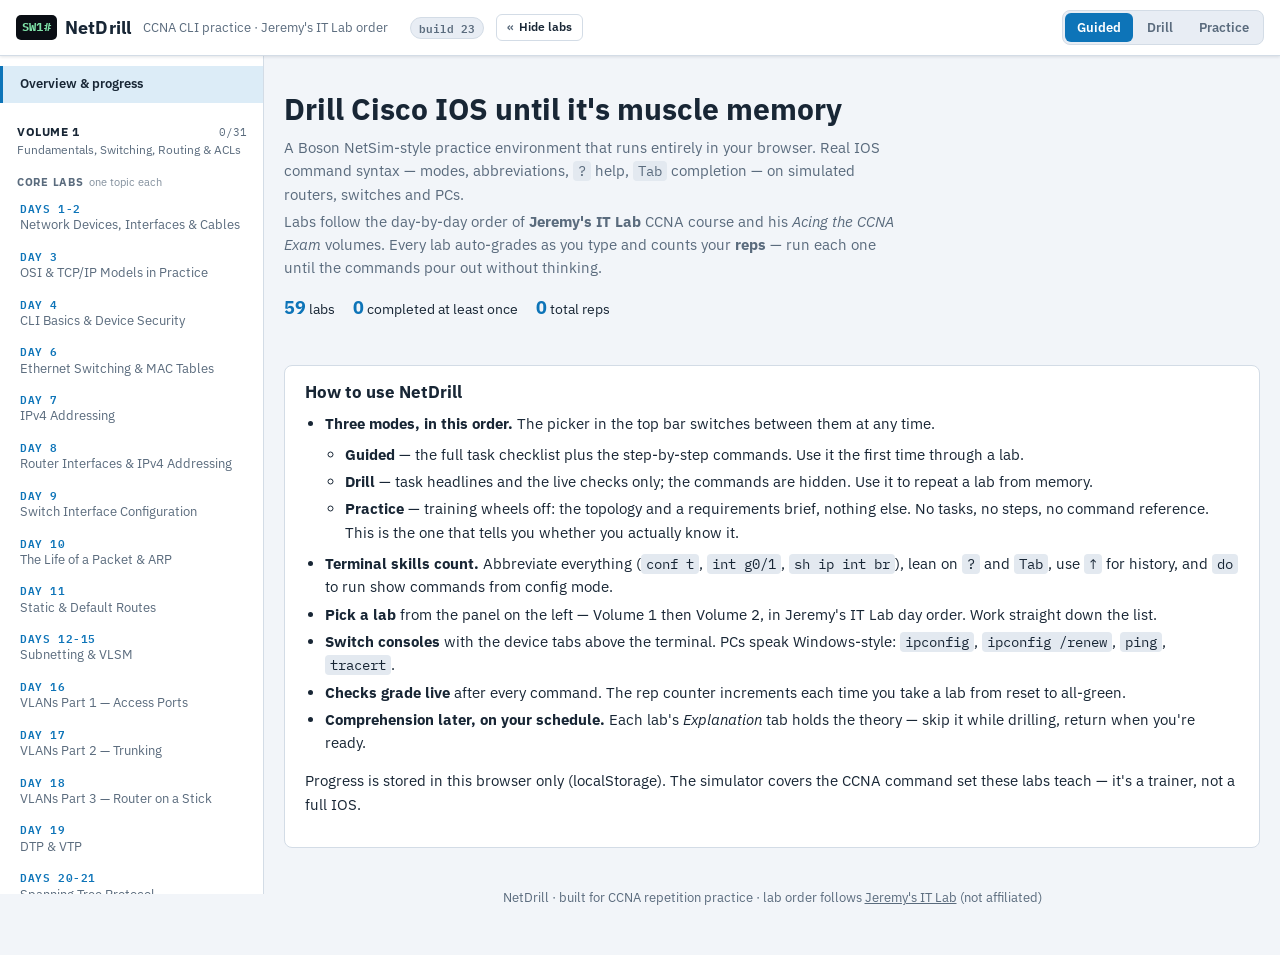
==== index.html @ eb07669c "Stop claiming a domain server answered a static host-table hit Resolving a name from the local ip ho" ====
<!DOCTYPE html>
<html lang="en">
<head>
  <meta charset="utf-8">
  <meta name="viewport" content="width=device-width, initial-scale=1, viewport-fit=cover">
  <title>NetDrill CCNA Labs</title>
  <meta name="description" content="Browser-based Cisco IOS CLI simulator with CCNA labs in Jeremy's IT Lab order — built for repetition practice.">
  <link rel="icon" href="data:image/svg+xml,<svg xmlns=%22http://www.w3.org/2000/svg%22 viewBox=%220 0 100 100%22><text y=%22.9em%22 font-size=%2290%22>🖧</text></svg>">
  <link rel="preconnect" href="https://fonts.googleapis.com">
  <link rel="preconnect" href="https://fonts.gstatic.com" crossorigin>
  <link rel="stylesheet" href="https://fonts.googleapis.com/css2?family=IBM+Plex+Mono:wght@400;600&family=IBM+Plex+Sans:wght@400;600;700&display=swap">
  <link rel="stylesheet" href="css/style.css?v=23">
</head>
<body>
  <header class="topbar">
    <span class="brand" onclick="location.hash=''"><span class="logo">SW1#</span>NetDrill</span>
    <span class="sub">CCNA CLI practice · Jeremy's IT Lab order</span><span class="build" title="If this number does not match the one in the release notes, your browser is serving a cached copy — hard-refresh with Ctrl+Shift+R.">build 23</span>
    <span class="spacer"></span>
    <span id="topbar-actions" style="display:flex;gap:8px;"></span>
  </header>
  <main id="app"></main>
  <script src="js/core.js?v=23"></script>
  <script src="js/sim.js?v=23"></script>
  <script src="js/show.js?v=23"></script>
  <script src="js/cmds.js?v=23"></script>
  <script src="js/cmds2.js?v=23"></script>
<script src="js/cmds3.js?v=23"></script>
  <script src="js/labs1.js?v=23"></script>
  <script src="js/labs2.js?v=23"></script>
  <script src="js/labs3.js?v=23"></script>
<script src="js/labs4.js?v=23"></script>
<script src="js/labs5.js?v=23"></script>
<script src="js/labs6.js?v=23"></script>
<script src="js/labs7.js?v=23"></script>
<script src="js/exams.js?v=23"></script>
<script src="js/app.js?v=23"></script>
</body>
</html>
---- css/style.css ----
/* NetDrill — CCNA CLI practice. Token-driven, light + dark. */
:root {
  --bg: #f2f5f9;
  --panel: #ffffff;
  --panel-2: #e8edf4;
  --border: #d3dce6;
  --text: #182635;
  --text-dim: #5a6b7d;
  --accent: #0d74b8;        /* Cisco-ish blue */
  --accent-soft: #dcecf7;
  --good: #1a7f37;
  --good-soft: #d8f0dd;
  --bad: #c93c37;
  --bad-soft: #f7dedd;
  --warn: #9a6700;
  --term-bg: #0a0e14;       /* terminal is always dark — it's a terminal */
  --term-text: #d5dde5;
  --term-prompt: #7ec8ff;
  --term-err: #ff8f87;
  --term-ok: #7ee2a8;
  --chip: #e3e9f0;
  --shadow: 0 1px 3px rgba(20, 35, 50, .12);
  --radius: 8px;
  --mono: "IBM Plex Mono", ui-monospace, SFMono-Regular, Menlo, Consolas, monospace;
  --sans: "IBM Plex Sans", -apple-system, "Segoe UI", Roboto, sans-serif;
}
@media (prefers-color-scheme: dark) {
  :root:not([data-theme="light"]) {
    --bg: #0e1420;
    --panel: #161e2e;
    --panel-2: #1d2739;
    --border: #2a3750;
    --text: #dfe7f2;
    --text-dim: #8b9bb0;
    --accent: #4da6ff;
    --accent-soft: #17304a;
    --good: #3fb950;
    --good-soft: #14301c;
    --bad: #f85149;
    --bad-soft: #3a1a1a;
    --warn: #e3b341;
    --chip: #223048;
    --shadow: 0 1px 3px rgba(0, 0, 0, .4);
  }
}
:root[data-theme="dark"] {
  --bg: #0e1420;
  --panel: #161e2e;
  --panel-2: #1d2739;
  --border: #2a3750;
  --text: #dfe7f2;
  --text-dim: #8b9bb0;
  --accent: #4da6ff;
  --accent-soft: #17304a;
  --good: #3fb950;
  --good-soft: #14301c;
  --bad: #f85149;
  --bad-soft: #3a1a1a;
  --warn: #e3b341;
  --chip: #223048;
  --shadow: 0 1px 3px rgba(0, 0, 0, .4);
}

* { box-sizing: border-box; }
html, body { height: 100%; }
body {
  margin: 0;
  background: var(--bg);
  color: var(--text);
  font-family: var(--sans);
  font-size: 15px;
  line-height: 1.55;
}
.wrap { max-width: 1280px; margin: 0 auto; padding-block: 0 48px; padding-inline: 16px; }

/* ---------- app shell: sidebar + content ---------- */
.shell {
  display: grid;
  grid-template-columns: 264px minmax(0, 1fr);
  max-width: 1680px;
  margin: 0 auto;
  align-items: start;
}
.content { min-width: 0; }
.content .wrap { max-width: 1180px; margin: 0; padding-inline: 20px; }

.sidebar {
  position: sticky;
  top: calc(env(safe-area-inset-top, 0px) + 54px);
  max-height: calc(100vh - 62px);
  overflow-y: auto;
  overscroll-behavior: contain;
  border-right: 1px solid var(--border);
  background: var(--panel);
  padding: 10px 0 28px;
}
.navtoggle { display: none; }

/* panel hidden via the top-bar toggle */
.shell.navhidden { grid-template-columns: minmax(0, 1fr); }
.shell.navhidden .sidebar { display: none; }
.shell.navhidden .content .wrap { margin: 0 auto; }
.navbtn { display: inline-flex; align-items: center; gap: 6px; }
.navbtn-icon { color: var(--text-dim); font-weight: 700; letter-spacing: -1px; }

.navlist { display: flex; flex-direction: column; }
.navhome, .navrow {
  font: inherit; text-align: left; cursor: pointer;
  background: none; border: none; border-left: 3px solid transparent;
  color: var(--text-dim); width: 100%;
}
.navhome {
  font-size: 13px; font-weight: 600;
  padding: 8px 16px 8px 17px; margin-bottom: 4px;
}
.navhome:hover, .navrow:hover { background: var(--panel-2); color: var(--text); }
.navhome.active, .navrow.active {
  background: var(--accent-soft); border-left-color: var(--accent); color: var(--text);
}

.navsection {
  display: grid; grid-template-columns: 1fr auto; align-items: baseline;
  padding: 16px 16px 6px 17px; margin-top: 6px;
  border-top: 1px solid var(--border);
}
.navsection:first-of-type { border-top: none; margin-top: 0; }
.navsection-title {
  font-size: 12px; font-weight: 700; letter-spacing: .6px; text-transform: uppercase; color: var(--text);
}
.navsection-count {
  font-family: var(--mono); font-size: 11px; color: var(--text-dim); font-variant-numeric: tabular-nums;
}
.navsection-sub { grid-column: 1 / -1; font-size: 11.5px; color: var(--text-dim); line-height: 1.35; margin-top: 1px; }

.navsub {
  display: flex; align-items: baseline; gap: 6px; flex-wrap: wrap;
  padding: 10px 16px 3px 17px;
  font-size: 10.5px; font-weight: 700; letter-spacing: .7px; text-transform: uppercase;
  color: var(--text-dim);
}
.navsub-note { font-weight: 400; letter-spacing: 0; text-transform: none; font-size: 10.5px; opacity: .75; }

.navrow {
  display: grid;
  grid-template-columns: 1fr auto;
  gap: 0 8px;
  padding: 7px 14px 7px 17px;
}
.navday {
  font-family: var(--mono); font-size: 10.5px; font-weight: 600; letter-spacing: .6px;
  text-transform: uppercase; color: var(--accent);
}
.navrow.active .navday { color: var(--accent); }
.navtitle { grid-column: 1; font-size: 13px; line-height: 1.35; color: inherit; }
.navrow.active .navtitle { font-weight: 600; }
.navreps {
  grid-row: 1 / span 2; align-self: center;
  font-family: var(--mono); font-size: 10.5px; font-weight: 700;
  background: var(--good-soft); color: var(--good);
  border-radius: 999px; padding: 1px 7px; font-variant-numeric: tabular-nums;
}

@media (max-width: 900px) {
  .shell { grid-template-columns: 1fr; }
  .sidebar {
    position: static; max-height: none; overflow: visible;
    border-right: none; border-bottom: 1px solid var(--border); padding: 0;
  }
  .navtoggle {
    display: flex; align-items: center; justify-content: space-between; gap: 8px;
    width: 100%; font: inherit; font-size: 13.5px; font-weight: 600;
    background: var(--panel); color: var(--text); border: none;
    padding: 11px 16px; cursor: pointer;
  }
  .navtoggle .chev { color: var(--text-dim); transition: transform .15s; }
  .navopen .navtoggle .chev { transform: rotate(180deg); }
  .navlist { display: none; padding-bottom: 12px; max-height: 60vh; overflow-y: auto; }
  .navopen .navlist { display: flex; }
  .content .wrap { padding-inline: 16px; }
}
@media (prefers-reduced-motion: reduce) { .navtoggle .chev { transition: none; } }

a { color: var(--accent); text-decoration: none; }
a:hover { text-decoration: underline; }
h1, h2, h3 { text-wrap: balance; line-height: 1.25; }
code, kbd { font-family: var(--mono); font-size: .92em; background: var(--chip); padding: 1px 5px; border-radius: 4px; }

/* ---------- top bar ---------- */
.topbar {
  position: sticky; top: env(safe-area-inset-top, 0px); z-index: 30;
  background: var(--panel); border-bottom: 1px solid var(--border);
  display: flex; align-items: center; gap: 12px; flex-wrap: wrap;
  padding: 10px 16px; box-shadow: var(--shadow);
}
.brand { font-weight: 700; font-size: 18px; letter-spacing: .2px; cursor: pointer; display: flex; align-items: center; gap: 8px; }
.brand .logo {
  font-family: var(--mono); font-size: 12px; color: var(--term-ok);
  background: var(--term-bg); border-radius: 5px; padding: 3px 6px;
}
.topbar .sub { color: var(--text-dim); font-size: 13px; }
.topbar .spacer { flex: 1; }
.btn {
  font: inherit; font-size: 13.5px; font-weight: 600;
  border: 1px solid var(--border); background: var(--panel); color: var(--text);
  border-radius: 6px; padding: 6px 12px; cursor: pointer;
}
.btn:hover { background: var(--panel-2); }
.btn.primary { background: var(--accent); border-color: var(--accent); color: #fff; }
.btn.primary:hover { filter: brightness(1.08); }
.btn.danger { color: var(--bad); border-color: var(--bad); background: transparent; }
.btn:disabled { opacity: .5; cursor: default; }

/* ---------- home ---------- */
.hero { padding-block: 34px 10px; }
.hero h1 { font-size: 30px; margin: 0 0 8px; }
.hero p { max-width: 68ch; color: var(--text-dim); margin: 4px 0; }
.hero .stats { display: flex; gap: 18px; flex-wrap: wrap; margin-top: 14px; font-size: 13.5px; }
.hero .stats span b { font-size: 18px; color: var(--accent); font-variant-numeric: tabular-nums; }

.repbadge {
  font-family: var(--mono); font-size: 12px; font-variant-numeric: tabular-nums;
  background: var(--chip); color: var(--text-dim); border-radius: 999px; padding: 2px 10px;
  white-space: nowrap;
}
.repbadge.done { background: var(--good-soft); color: var(--good); font-weight: 600; }

.howto {
  background: var(--panel); border: 1px solid var(--border); border-radius: var(--radius);
  padding: 16px 20px; margin-top: 34px;
}
.howto h2 { font-size: 17px; margin: 0 0 8px; }
.howto ul { margin: 8px 0; padding-left: 20px; }
.howto li { margin: 4px 0; }

/* ---------- lab view ---------- */
.labtop { display: flex; align-items: center; gap: 12px; flex-wrap: wrap; padding-block: 18px 4px; }
.labtop h1 { font-size: 21px; margin: 0; }
.labtop .day { font-family: var(--mono); font-size: 12px; color: var(--accent); font-weight: 600; letter-spacing: .6px; }
.labtop .spacer { flex: 1; }

.labgrid2 {
  display: grid; grid-template-columns: minmax(340px, 5fr) minmax(420px, 7fr);
  gap: 14px; align-items: start; margin-top: 10px;
}
@media (max-width: 1140px) { .labgrid2 { grid-template-columns: 1fr; } }

.pane {
  background: var(--panel); border: 1px solid var(--border); border-radius: var(--radius);
  box-shadow: var(--shadow); overflow: hidden;
}
.tabs { display: flex; border-bottom: 1px solid var(--border); background: var(--panel-2); overflow-x: auto; }
.tab {
  font: inherit; font-size: 13.5px; font-weight: 600; color: var(--text-dim);
  background: none; border: none; border-bottom: 2px solid transparent;
  padding: 9px 14px; cursor: pointer; white-space: nowrap;
}
.tab:hover { color: var(--text); }
.tab.active { color: var(--accent); border-bottom-color: var(--accent); background: var(--panel); }
.tabbody { padding: 14px 18px; max-height: 72vh; overflow-y: auto; }
.tabbody h3 { font-size: 14.5px; margin: 16px 0 6px; }
.tabbody h3:first-child { margin-top: 0; }
.tabbody p { margin: 6px 0; }
.tabbody ol, .tabbody ul { margin: 6px 0; padding-left: 22px; }
.tabbody li { margin: 5px 0; }
.tabbody .dim { color: var(--text-dim); font-size: 13px; }
.tabbody pre {
  font-family: var(--mono); font-size: 12.5px; line-height: 1.5;
  background: var(--term-bg); color: var(--term-text);
  border-radius: 6px; padding: 10px 12px; overflow-x: auto;
}
.callout {
  border-left: 3px solid var(--accent); background: var(--accent-soft);
  border-radius: 0 6px 6px 0; padding: 8px 12px; margin: 10px 0; font-size: 13.5px;
}

ol.tasks .taskline { display: flex; align-items: baseline; gap: 10px; }
ol.tasks .tasktext { flex: 1; }
.whybtn {
  font: inherit; font-size: 11.5px; font-weight: 600; color: var(--text-dim); flex: none;
  background: var(--panel); border: 1px dashed var(--border); border-radius: 999px;
  padding: 1px 10px; cursor: pointer;
}
.whybtn:hover, .whybtn.on { color: var(--accent); border-color: var(--accent); }
.taskwhy {
  margin: 6px 0 2px; border-left: 3px solid var(--border);
  padding: 4px 10px; font-size: 13px; color: var(--text-dim);
}
ol.tasks .taskdo { margin: 6px 0 4px; padding-left: 18px; list-style: none; }
ol.tasks .taskdo > li {
  position: relative; margin: 4px 0; font-size: 13.5px; line-height: 1.55;
}
ol.tasks .taskdo > li::before {
  content: '\2013'; position: absolute; left: -14px; color: var(--text-dim);
}
.taskdone {
  margin: 6px 0 2px; padding: 5px 10px; font-size: 12.5px; line-height: 1.5;
  background: var(--panel-2); border: 1px solid var(--border); border-radius: 6px;
  color: var(--text-dim);
}
.taskdone .donelabel {
  display: inline-block; margin-right: 7px;
  font-family: var(--mono); font-size: 10.5px; font-weight: 700;
  letter-spacing: .04em; text-transform: uppercase; color: var(--accent);
}

.stepdev {
  display: inline-block; margin-right: 7px;
  font-family: var(--mono); font-size: 10.5px; font-weight: 700;
  background: var(--panel-2); border: 1px solid var(--border); border-radius: 4px;
  padding: 0 5px; color: var(--accent); vertical-align: 1px;
}

.ctlrow { display: flex; align-items: center; gap: 10px; flex-wrap: wrap; margin-top: 14px; }
.ctlrow h3 { margin: 0; }
.btn.small { font-size: 12px; padding: 3px 10px; }

.tabbody details { margin: 6px 0; }
.tabbody details > summary {
  cursor: pointer; user-select: none; list-style: none; display: inline-flex; align-items: center; gap: 6px;
  font-size: 12.5px; font-weight: 600; color: var(--accent);
  border: 1px solid var(--border); border-radius: 6px; padding: 3px 10px; background: var(--panel);
}
.tabbody details > summary::-webkit-details-marker { display: none; }
.tabbody details > summary::before { content: '▸'; font-size: 10px; }
.tabbody details[open] > summary::before { content: '▾'; }
.tabbody details > summary:hover { background: var(--panel-2); }
.tabbody details.explain > summary { color: var(--text-dim); border-style: dashed; }
.explain-body {
  border-left: 3px solid var(--border); padding: 6px 12px; margin: 8px 0 4px;
  font-size: 13px; color: var(--text-dim);
}
.explain-body p { margin: 4px 0 8px; }
.explain-body ul { margin: 4px 0; padding-left: 4px; list-style: none; }
.explain-body li { margin: 6px 0; }
.explain-body code { color: var(--text); white-space: nowrap; }
.explain-body .dash { margin: 0 6px; opacity: .6; }

.topo { padding: 10px 12px 4px; border-bottom: 1px solid var(--border); background: var(--panel); }
.topo svg { width: 100%; height: auto; display: block; }
.topo .devbox { fill: var(--panel-2); stroke: var(--border); }
.topo .devlabel { fill: var(--text); font-family: var(--mono); font-size: 12px; font-weight: 600; }
.topo .devtype { fill: var(--text-dim); font-family: var(--sans); font-size: 9.5px; }
.topo .linkline { stroke: var(--text-dim); stroke-width: 1.4; }
.topo .iflabel { fill: var(--accent); font-family: var(--mono); font-size: 8.5px; }
.topo .netlabel { fill: var(--text-dim); font-family: var(--mono); font-size: 8.5px; }

/* ---------- terminal ---------- */
.devtabs { display: flex; gap: 0; border-bottom: 1px solid var(--border); background: var(--panel-2); overflow-x: auto; }
.devtab {
  font-family: var(--mono); font-size: 12.5px; font-weight: 600; color: var(--text-dim);
  background: none; border: none; border-bottom: 2px solid transparent; padding: 8px 14px; cursor: pointer;
  display: flex; align-items: center; gap: 6px; white-space: nowrap;
}
.devtab .dot { width: 7px; height: 7px; border-radius: 50%; background: var(--text-dim); }
.devtab.active { color: var(--text); border-bottom-color: var(--accent); background: var(--term-bg); }
.devtab.active .dot { background: var(--term-ok); }

.term {
  background: var(--term-bg); color: var(--term-text);
  font-family: var(--mono); font-size: 13px; line-height: 1.45;
  height: 430px; overflow-y: auto; padding: 10px 12px; cursor: text;
  white-space: pre-wrap; word-break: break-all;
}
.term .out { min-height: 0; }
.term .err { color: var(--term-err); }
.term .sys { color: var(--term-ok); }
.term .inline-input { display: flex; align-items: baseline; }
.term .inline-input .prompt { white-space: pre; flex: none; }
.term .inline-input input {
  flex: 1; min-width: 40px;
  background: transparent; border: none; outline: none; padding: 0;
  color: inherit; font: inherit;
  caret-color: var(--term-text);
}
.termhint {
  font-size: 12px; color: var(--text-dim); padding: 6px 12px; border-top: 1px solid var(--border);
  display: flex; gap: 14px; flex-wrap: wrap;
}

/* ---------- checklist ---------- */
.checkpane { margin-top: 14px; }
.checkhead {
  display: flex; align-items: center; gap: 10px; padding: 10px 16px;
  border-bottom: 1px solid var(--border); background: var(--panel-2);
  border-radius: var(--radius) var(--radius) 0 0;
}
.checkhead h3 { margin: 0; font-size: 14px; }
.checkhead .count { font-family: var(--mono); font-size: 12.5px; color: var(--text-dim); font-variant-numeric: tabular-nums; }
.checklist { list-style: none; margin: 0; padding: 8px 12px; }
.checklist li {
  display: flex; gap: 10px; align-items: baseline; padding: 5px 6px; border-radius: 5px; font-size: 13.5px;
}
.checklist li .mark {
  font-family: var(--mono); font-weight: 700; font-size: 12px; flex: none;
  width: 20px; height: 20px; border-radius: 50%; display: inline-flex; align-items: center; justify-content: center;
  background: var(--chip); color: var(--text-dim); transform: translateY(3px);
}
.checklist li.pass .mark { background: var(--good-soft); color: var(--good); }
.checklist li.pass { color: var(--text-dim); }
.checklist li.pass .what { text-decoration: line-through; text-decoration-thickness: 1px; }

.banner-done {
  margin: 10px 12px 12px; padding: 12px 16px; border-radius: 6px;
  background: var(--good-soft); color: var(--good); font-weight: 600;
  display: flex; align-items: center; gap: 12px; flex-wrap: wrap;
}
.banner-done .btn { border-color: var(--good); color: var(--good); background: transparent; }

.drillnote {
  margin: 0 0 10px; padding: 8px 12px; border-radius: 6px; font-size: 13px;
  background: var(--accent-soft); color: var(--text);
}

footer.site { margin-top: 40px; color: var(--text-dim); font-size: 12.5px; text-align: center; }
footer.site a { color: var(--text-dim); text-decoration: underline; }

/* ---------- mode selector ---------- */
.modeseg {
  display: inline-flex; align-items: stretch; flex: none;
  background: var(--panel-2); border: 1px solid var(--border); border-radius: 8px;
  padding: 2px; gap: 2px;
}
.modebtn {
  font: inherit; font-size: 12.5px; font-weight: 600; color: var(--text-dim);
  background: transparent; border: 0; border-radius: 6px;
  padding: 5px 12px; cursor: pointer; white-space: nowrap;
}
.modebtn:hover { color: var(--text); }
.modebtn.on { background: var(--accent); color: #fff; }

/* ---------- practice-mode requirements brief ---------- */
.callout.practice { border-left-color: var(--accent); }
.spec { margin: 10px 0 4px; }
.specgroup {
  margin: 0 0 12px; padding: 10px 12px;
  background: var(--panel-2); border: 1px solid var(--border); border-radius: 8px;
}
.specgroup .specdev { display: flex; align-items: baseline; gap: 8px; margin-bottom: 6px; }
.specgroup .specnote { font-size: 12.5px; font-weight: 600; color: var(--text-dim); }
.specgroup ul { margin: 0; padding-left: 20px; }
.specgroup li { margin: 5px 0; font-size: 13.5px; line-height: 1.55; }
.smallnote { font-size: 12.5px; margin-top: 14px; }

.topbar .build {
  flex: none; margin-left: 10px; padding: 2px 8px;
  font-family: var(--mono); font-size: 10.5px; font-weight: 600;
  color: var(--text-dim); background: var(--panel-2);
  border: 1px solid var(--border); border-radius: 999px;
}

/* ---------- exam mode ---------- */
.examclock {
  font-family: var(--mono); font-size: 13px; font-weight: 700; color: var(--text-dim);
  background: var(--panel-2); border: 1px solid var(--border); border-radius: 8px; padding: 6px 12px;
}
.examclock.low { color: var(--danger); border-color: var(--danger); }
.examwrap { max-width: 980px; }
.examrow {
  display: flex; align-items: center; gap: 16px; padding: 14px 0;
  border-top: 1px solid var(--border);
}
.examrow:first-of-type { border-top: 0; }
.examinfo { flex: 1; min-width: 0; }
.examname { font-weight: 700; font-size: 15px; }
.examblurb { font-size: 13px; color: var(--text-dim); margin: 3px 0; line-height: 1.5; }
.exammeta { font-family: var(--mono); font-size: 11.5px; color: var(--text-dim); }
.examscore { text-align: right; flex: none; min-width: 110px; }
.exambest { display: block; font-size: 22px; font-weight: 700; }
.exambest.good { color: var(--ok); }
.exambest.bad { color: var(--danger); }
.examlast { font-size: 11.5px; color: var(--text-dim); }

.qcard { padding-bottom: 6px; }
.qhead { display: flex; align-items: center; gap: 10px; margin-bottom: 8px; flex-wrap: wrap; }
.qdomain {
  font-family: var(--mono); font-size: 10.5px; font-weight: 700; letter-spacing: .03em;
  background: var(--panel-2); border: 1px solid var(--border); border-radius: 999px; padding: 2px 9px; color: var(--accent);
}
.qlabhint { font-size: 11.5px; color: var(--text-dim); }
.qtext { font-size: 15px; line-height: 1.65; margin-bottom: 8px; }
.qtext pre { font-size: 12px; }
.qhint { font-size: 12.5px; color: var(--text-dim); margin-bottom: 10px; }
.opts { display: flex; flex-direction: column; gap: 8px; margin-bottom: 8px; }
.opt {
  display: flex; align-items: baseline; gap: 10px; text-align: left; width: 100%;
  font: inherit; font-size: 14px; line-height: 1.55; color: var(--text); cursor: pointer;
  background: var(--panel); border: 1px solid var(--border); border-radius: 8px; padding: 10px 12px;
}
.opt:hover { border-color: var(--accent); }
.opt.on { border-color: var(--accent); background: var(--panel-2); box-shadow: inset 0 0 0 1px var(--accent); }
.optmark {
  flex: none; font-family: var(--mono); font-size: 11px; font-weight: 700; color: var(--text-dim);
  border: 1px solid var(--border); border-radius: 5px; padding: 1px 6px;
}
.opt.on .optmark { color: var(--accent); border-color: var(--accent); }
.examnav { display: flex; gap: 10px; margin: 14px 0; flex-wrap: wrap; }
.palette { display: flex; flex-wrap: wrap; gap: 6px; margin: 10px 0 14px; }
.palbtn {
  font: inherit; font-family: var(--mono); font-size: 12px; cursor: pointer;
  width: 34px; height: 30px; border-radius: 6px; color: var(--text-dim);
  background: var(--panel); border: 1px solid var(--border);
}
.palbtn.done { color: var(--text); border-color: var(--accent); }
.palbtn.flag { background: var(--panel-2); color: var(--danger); border-color: var(--danger); }
.palbtn.cur { outline: 2px solid var(--accent); outline-offset: 1px; }

.scorecard { display: flex; align-items: center; gap: 22px; }
.scorebig { font-size: 52px; font-weight: 800; line-height: 1; }
.scorebig.good { color: var(--ok); }
.scorebig.bad { color: var(--danger); }
.scoreside h2 { margin: 0 0 4px; }
.domlist { display: flex; flex-direction: column; gap: 8px; margin-top: 10px; }
.domrow { display: flex; align-items: center; gap: 10px; font-size: 13px; }
.domname { flex: 1; min-width: 0; }
.domn { font-family: var(--mono); font-size: 11.5px; color: var(--text-dim); width: 48px; text-align: right; }
.dombar { flex: none; width: 180px; height: 8px; border-radius: 999px; background: var(--panel-2); overflow: hidden; }
.dombar-fill { display: block; height: 100%; border-radius: 999px; }
.dombar-fill.good { background: var(--ok); }
.dombar-fill.ok { background: var(--accent); }
.dombar-fill.bad { background: var(--danger); }
.dompct { font-family: var(--mono); font-size: 11.5px; width: 40px; text-align: right; }
.dompct.good { color: var(--ok); }
.dompct.ok { color: var(--accent); }
.dompct.bad { color: var(--danger); }
.weakcard { border-left: 3px solid var(--danger); }
.weaklist { margin: 8px 0 0; padding-left: 18px; }
.weaklist li { margin: 8px 0; font-size: 13.5px; }
.weaklabs { display: flex; flex-direction: column; gap: 3px; margin-top: 4px; }
.weaklabs a { font-size: 12.5px; }
.review { padding: 12px 0; border-top: 1px solid var(--border); }
.review .revmark { font-weight: 700; }
.review.ok .revmark { color: var(--ok); }
.review.no .revmark { color: var(--danger); }
.revopts { list-style: none; margin: 8px 0; padding: 0; display: flex; flex-direction: column; gap: 4px; }
.revopts li { font-size: 13px; padding: 5px 8px; border-radius: 6px; border: 1px solid transparent; }
.revopts li.right { border-color: var(--ok); background: var(--panel-2); }
.revopts li.wrong { border-color: var(--danger); background: var(--panel-2); text-decoration: line-through; }
.revwhy { font-size: 13px; line-height: 1.6; color: var(--text-dim); }
.revlab { font-size: 12.5px; margin-top: 5px; }
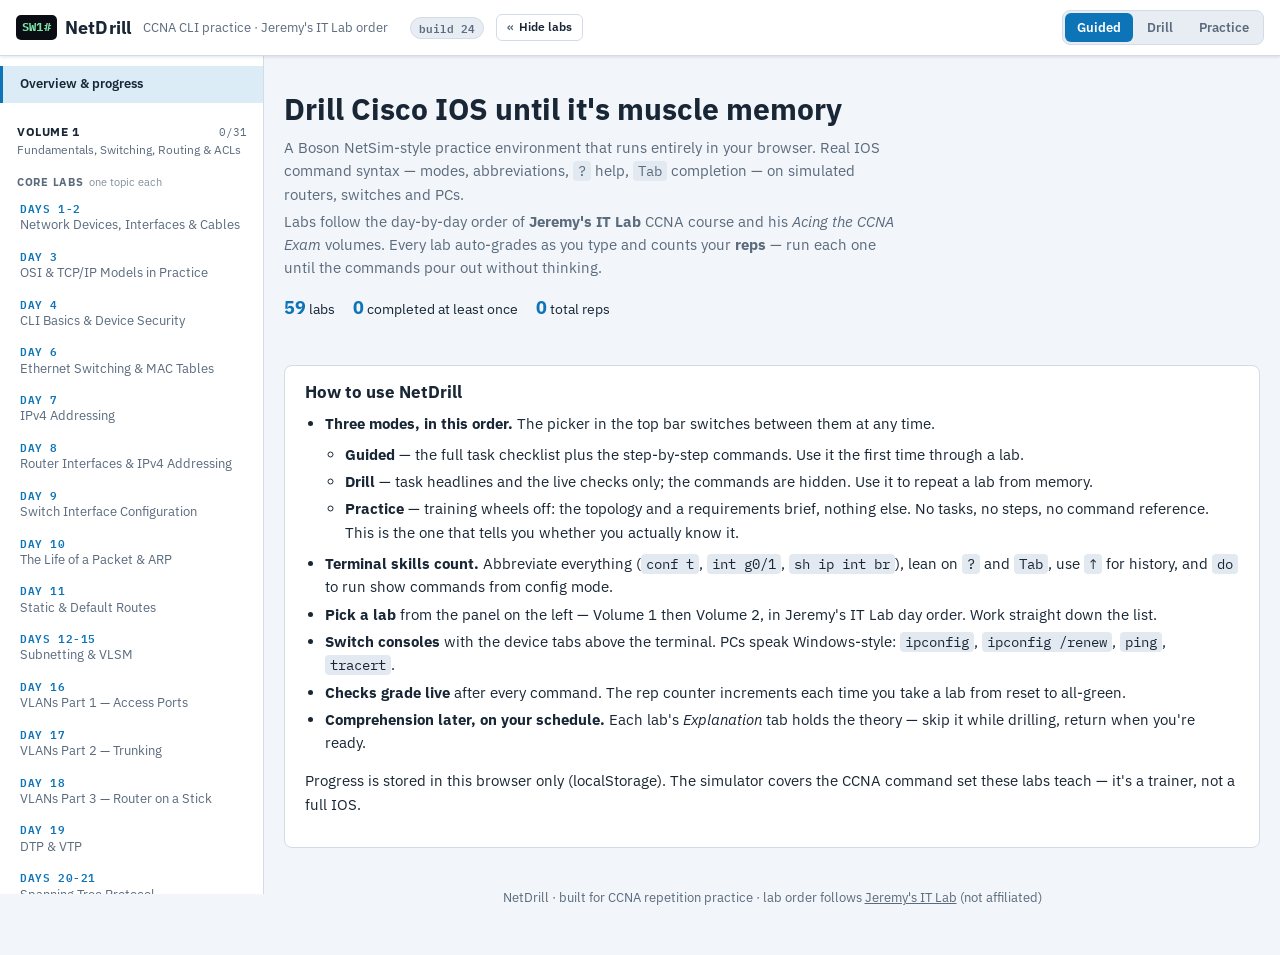
==== commit c4c44b35: "Give PCs a real DHCP lease, and the rest of the ipconfig flags ipconfig /renew parsed and printed "D" ====
--- a/index.html
+++ b/index.html
@@ -9,30 +9,30 @@
   <link rel="preconnect" href="https://fonts.googleapis.com">
   <link rel="preconnect" href="https://fonts.gstatic.com" crossorigin>
   <link rel="stylesheet" href="https://fonts.googleapis.com/css2?family=IBM+Plex+Mono:wght@400;600&family=IBM+Plex+Sans:wght@400;600;700&display=swap">
-  <link rel="stylesheet" href="css/style.css?v=23">
+  <link rel="stylesheet" href="css/style.css?v=24">
 </head>
 <body>
   <header class="topbar">
     <span class="brand" onclick="location.hash=''"><span class="logo">SW1#</span>NetDrill</span>
-    <span class="sub">CCNA CLI practice · Jeremy's IT Lab order</span><span class="build" title="If this number does not match the one in the release notes, your browser is serving a cached copy — hard-refresh with Ctrl+Shift+R.">build 23</span>
+    <span class="sub">CCNA CLI practice · Jeremy's IT Lab order</span><span class="build" title="If this number does not match the one in the release notes, your browser is serving a cached copy — hard-refresh with Ctrl+Shift+R.">build 24</span>
     <span class="spacer"></span>
     <span id="topbar-actions" style="display:flex;gap:8px;"></span>
   </header>
   <main id="app"></main>
-  <script src="js/core.js?v=23"></script>
-  <script src="js/sim.js?v=23"></script>
-  <script src="js/show.js?v=23"></script>
-  <script src="js/cmds.js?v=23"></script>
-  <script src="js/cmds2.js?v=23"></script>
-<script src="js/cmds3.js?v=23"></script>
-  <script src="js/labs1.js?v=23"></script>
-  <script src="js/labs2.js?v=23"></script>
-  <script src="js/labs3.js?v=23"></script>
-<script src="js/labs4.js?v=23"></script>
-<script src="js/labs5.js?v=23"></script>
-<script src="js/labs6.js?v=23"></script>
-<script src="js/labs7.js?v=23"></script>
-<script src="js/exams.js?v=23"></script>
-<script src="js/app.js?v=23"></script>
+  <script src="js/core.js?v=24"></script>
+  <script src="js/sim.js?v=24"></script>
+  <script src="js/show.js?v=24"></script>
+  <script src="js/cmds.js?v=24"></script>
+  <script src="js/cmds2.js?v=24"></script>
+<script src="js/cmds3.js?v=24"></script>
+  <script src="js/labs1.js?v=24"></script>
+  <script src="js/labs2.js?v=24"></script>
+  <script src="js/labs3.js?v=24"></script>
+<script src="js/labs4.js?v=24"></script>
+<script src="js/labs5.js?v=24"></script>
+<script src="js/labs6.js?v=24"></script>
+<script src="js/labs7.js?v=24"></script>
+<script src="js/exams.js?v=24"></script>
+<script src="js/app.js?v=24"></script>
 </body>
 </html>
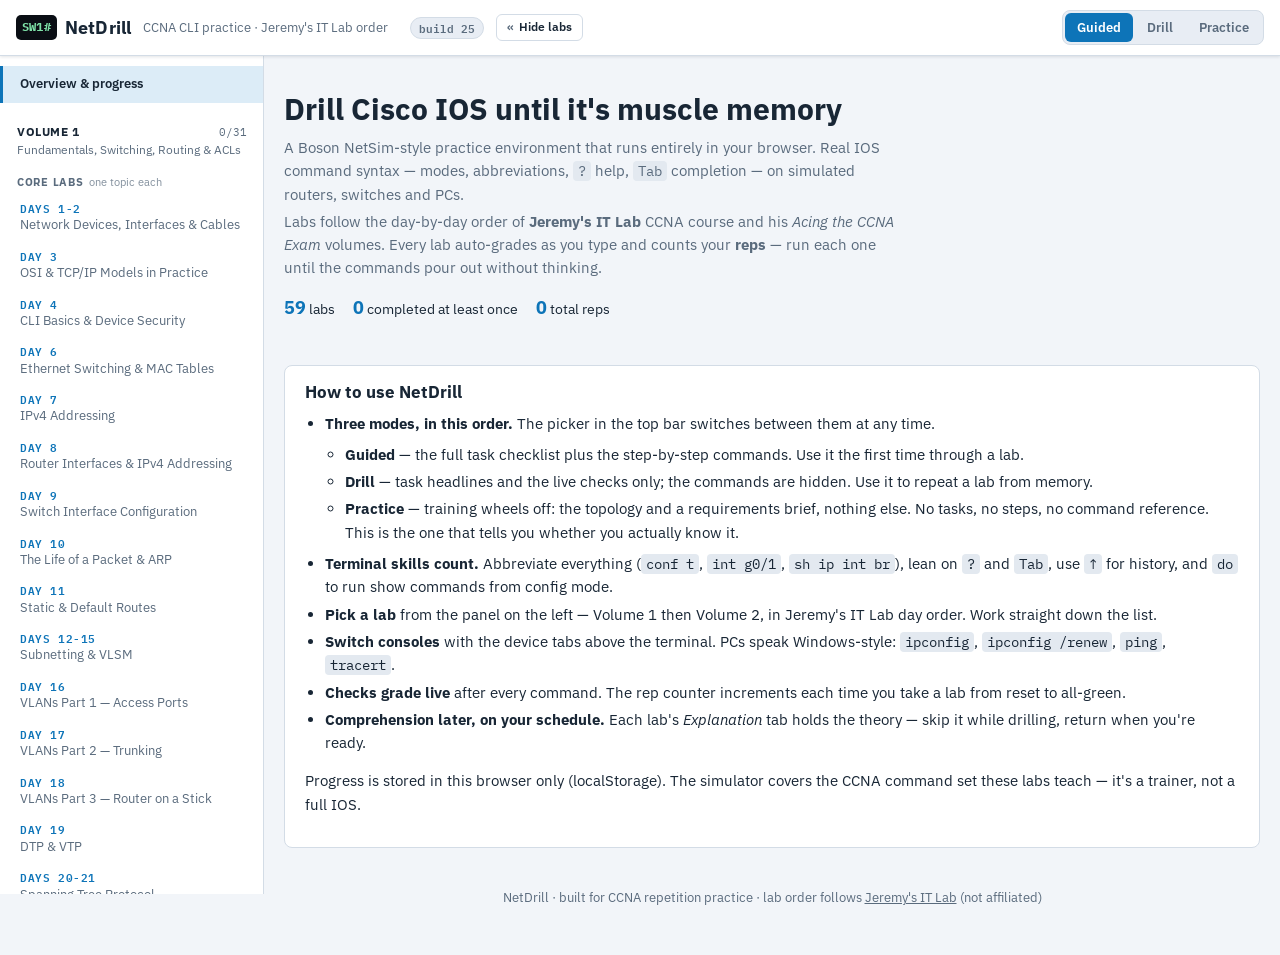
==== commit 325ef5e1: "Describe keywords in ? by what they are, not by their first child Context help set a keyword's descr" ====
--- a/index.html
+++ b/index.html
@@ -9,30 +9,30 @@
   <link rel="preconnect" href="https://fonts.googleapis.com">
   <link rel="preconnect" href="https://fonts.gstatic.com" crossorigin>
   <link rel="stylesheet" href="https://fonts.googleapis.com/css2?family=IBM+Plex+Mono:wght@400;600&family=IBM+Plex+Sans:wght@400;600;700&display=swap">
-  <link rel="stylesheet" href="css/style.css?v=24">
+  <link rel="stylesheet" href="css/style.css?v=25">
 </head>
 <body>
   <header class="topbar">
     <span class="brand" onclick="location.hash=''"><span class="logo">SW1#</span>NetDrill</span>
-    <span class="sub">CCNA CLI practice · Jeremy's IT Lab order</span><span class="build" title="If this number does not match the one in the release notes, your browser is serving a cached copy — hard-refresh with Ctrl+Shift+R.">build 24</span>
+    <span class="sub">CCNA CLI practice · Jeremy's IT Lab order</span><span class="build" title="If this number does not match the one in the release notes, your browser is serving a cached copy — hard-refresh with Ctrl+Shift+R.">build 25</span>
     <span class="spacer"></span>
     <span id="topbar-actions" style="display:flex;gap:8px;"></span>
   </header>
   <main id="app"></main>
-  <script src="js/core.js?v=24"></script>
-  <script src="js/sim.js?v=24"></script>
-  <script src="js/show.js?v=24"></script>
-  <script src="js/cmds.js?v=24"></script>
-  <script src="js/cmds2.js?v=24"></script>
-<script src="js/cmds3.js?v=24"></script>
-  <script src="js/labs1.js?v=24"></script>
-  <script src="js/labs2.js?v=24"></script>
-  <script src="js/labs3.js?v=24"></script>
-<script src="js/labs4.js?v=24"></script>
-<script src="js/labs5.js?v=24"></script>
-<script src="js/labs6.js?v=24"></script>
-<script src="js/labs7.js?v=24"></script>
-<script src="js/exams.js?v=24"></script>
-<script src="js/app.js?v=24"></script>
+  <script src="js/core.js?v=25"></script>
+  <script src="js/sim.js?v=25"></script>
+  <script src="js/show.js?v=25"></script>
+  <script src="js/cmds.js?v=25"></script>
+  <script src="js/cmds2.js?v=25"></script>
+<script src="js/cmds3.js?v=25"></script>
+  <script src="js/labs1.js?v=25"></script>
+  <script src="js/labs2.js?v=25"></script>
+  <script src="js/labs3.js?v=25"></script>
+<script src="js/labs4.js?v=25"></script>
+<script src="js/labs5.js?v=25"></script>
+<script src="js/labs6.js?v=25"></script>
+<script src="js/labs7.js?v=25"></script>
+<script src="js/exams.js?v=25"></script>
+<script src="js/app.js?v=25"></script>
 </body>
 </html>
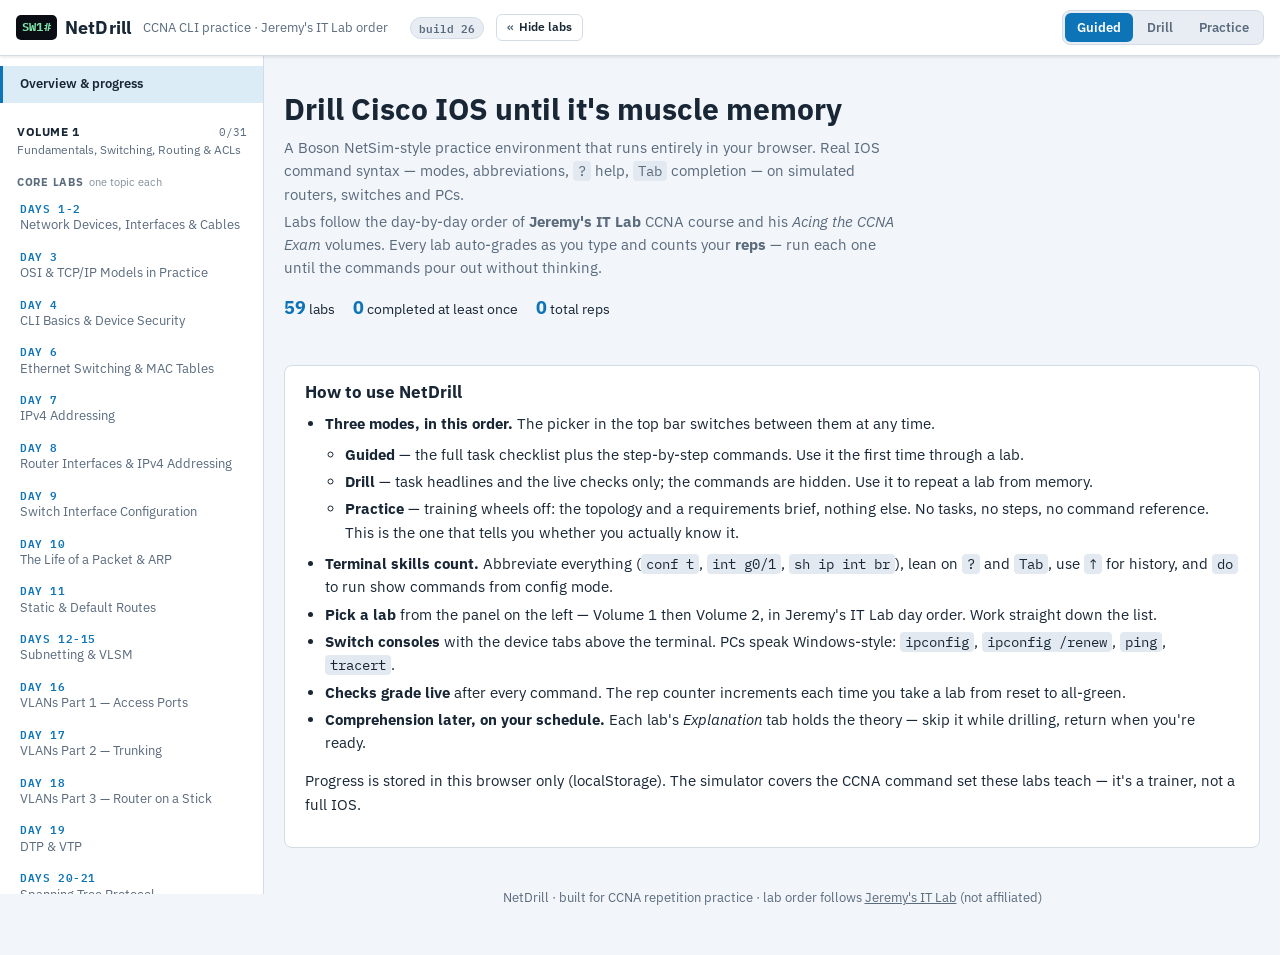
==== commit 594f649b: "Make the why? button reveal the explanation, not hide the task The explanation was already collapsed" ====
--- a/index.html
+++ b/index.html
@@ -9,30 +9,30 @@
   <link rel="preconnect" href="https://fonts.googleapis.com">
   <link rel="preconnect" href="https://fonts.gstatic.com" crossorigin>
   <link rel="stylesheet" href="https://fonts.googleapis.com/css2?family=IBM+Plex+Mono:wght@400;600&family=IBM+Plex+Sans:wght@400;600;700&display=swap">
-  <link rel="stylesheet" href="css/style.css?v=25">
+  <link rel="stylesheet" href="css/style.css?v=26">
 </head>
 <body>
   <header class="topbar">
     <span class="brand" onclick="location.hash=''"><span class="logo">SW1#</span>NetDrill</span>
-    <span class="sub">CCNA CLI practice · Jeremy's IT Lab order</span><span class="build" title="If this number does not match the one in the release notes, your browser is serving a cached copy — hard-refresh with Ctrl+Shift+R.">build 25</span>
+    <span class="sub">CCNA CLI practice · Jeremy's IT Lab order</span><span class="build" title="If this number does not match the one in the release notes, your browser is serving a cached copy — hard-refresh with Ctrl+Shift+R.">build 26</span>
     <span class="spacer"></span>
     <span id="topbar-actions" style="display:flex;gap:8px;"></span>
   </header>
   <main id="app"></main>
-  <script src="js/core.js?v=25"></script>
-  <script src="js/sim.js?v=25"></script>
-  <script src="js/show.js?v=25"></script>
-  <script src="js/cmds.js?v=25"></script>
-  <script src="js/cmds2.js?v=25"></script>
-<script src="js/cmds3.js?v=25"></script>
-  <script src="js/labs1.js?v=25"></script>
-  <script src="js/labs2.js?v=25"></script>
-  <script src="js/labs3.js?v=25"></script>
-<script src="js/labs4.js?v=25"></script>
-<script src="js/labs5.js?v=25"></script>
-<script src="js/labs6.js?v=25"></script>
-<script src="js/labs7.js?v=25"></script>
-<script src="js/exams.js?v=25"></script>
-<script src="js/app.js?v=25"></script>
+  <script src="js/core.js?v=26"></script>
+  <script src="js/sim.js?v=26"></script>
+  <script src="js/show.js?v=26"></script>
+  <script src="js/cmds.js?v=26"></script>
+  <script src="js/cmds2.js?v=26"></script>
+<script src="js/cmds3.js?v=26"></script>
+  <script src="js/labs1.js?v=26"></script>
+  <script src="js/labs2.js?v=26"></script>
+  <script src="js/labs3.js?v=26"></script>
+<script src="js/labs4.js?v=26"></script>
+<script src="js/labs5.js?v=26"></script>
+<script src="js/labs6.js?v=26"></script>
+<script src="js/labs7.js?v=26"></script>
+<script src="js/exams.js?v=26"></script>
+<script src="js/app.js?v=26"></script>
 </body>
 </html>
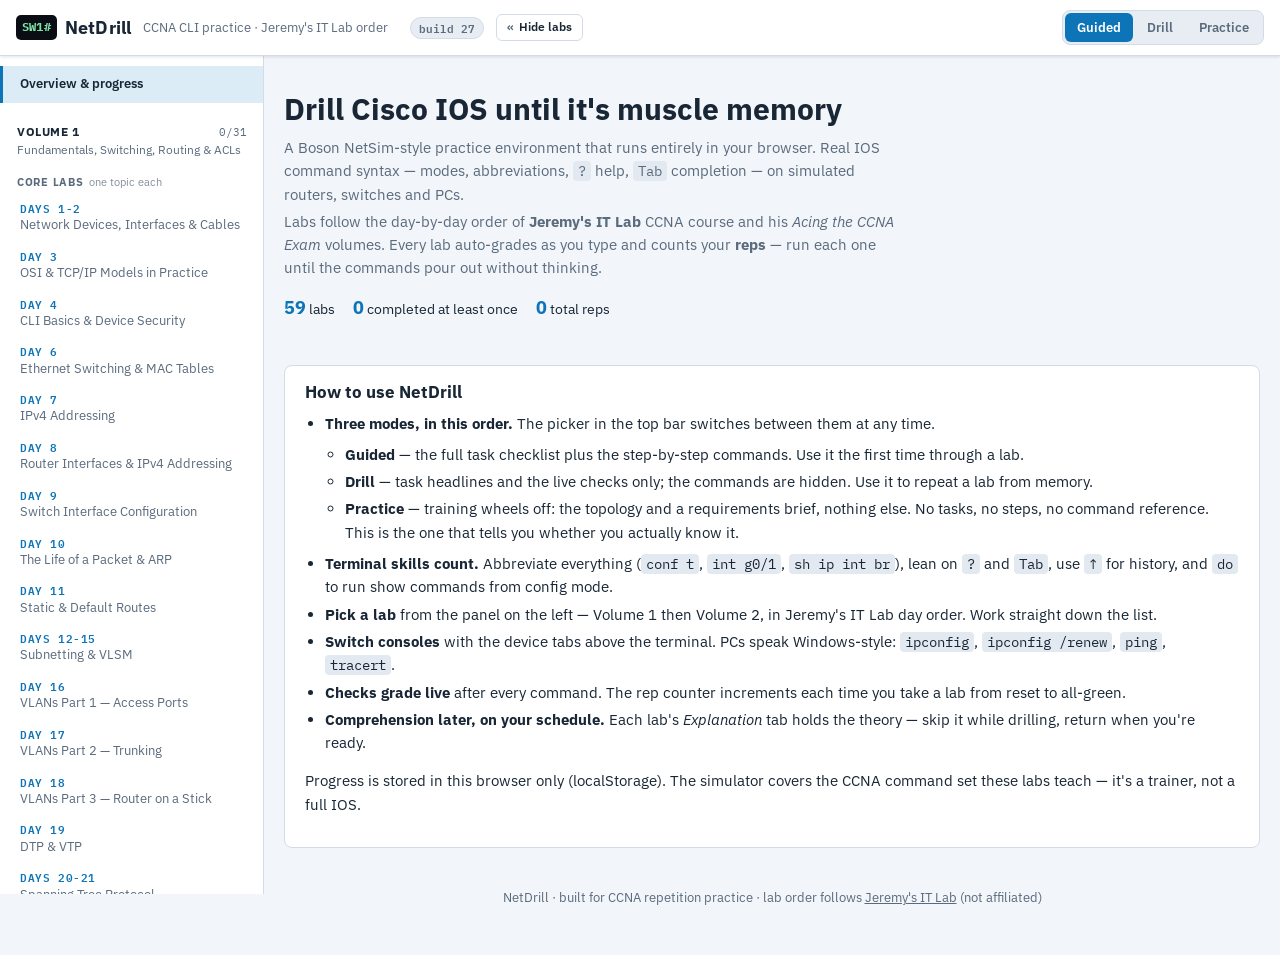
==== commit 5fea596d: "Hide each task's step detail behind a disclosure by default A guided task printed its headline and t" ====
--- a/index.html
+++ b/index.html
@@ -9,30 +9,30 @@
   <link rel="preconnect" href="https://fonts.googleapis.com">
   <link rel="preconnect" href="https://fonts.gstatic.com" crossorigin>
   <link rel="stylesheet" href="https://fonts.googleapis.com/css2?family=IBM+Plex+Mono:wght@400;600&family=IBM+Plex+Sans:wght@400;600;700&display=swap">
-  <link rel="stylesheet" href="css/style.css?v=26">
+  <link rel="stylesheet" href="css/style.css?v=27">
 </head>
 <body>
   <header class="topbar">
     <span class="brand" onclick="location.hash=''"><span class="logo">SW1#</span>NetDrill</span>
-    <span class="sub">CCNA CLI practice · Jeremy's IT Lab order</span><span class="build" title="If this number does not match the one in the release notes, your browser is serving a cached copy — hard-refresh with Ctrl+Shift+R.">build 26</span>
+    <span class="sub">CCNA CLI practice · Jeremy's IT Lab order</span><span class="build" title="If this number does not match the one in the release notes, your browser is serving a cached copy — hard-refresh with Ctrl+Shift+R.">build 27</span>
     <span class="spacer"></span>
     <span id="topbar-actions" style="display:flex;gap:8px;"></span>
   </header>
   <main id="app"></main>
-  <script src="js/core.js?v=26"></script>
-  <script src="js/sim.js?v=26"></script>
-  <script src="js/show.js?v=26"></script>
-  <script src="js/cmds.js?v=26"></script>
-  <script src="js/cmds2.js?v=26"></script>
-<script src="js/cmds3.js?v=26"></script>
-  <script src="js/labs1.js?v=26"></script>
-  <script src="js/labs2.js?v=26"></script>
-  <script src="js/labs3.js?v=26"></script>
-<script src="js/labs4.js?v=26"></script>
-<script src="js/labs5.js?v=26"></script>
-<script src="js/labs6.js?v=26"></script>
-<script src="js/labs7.js?v=26"></script>
-<script src="js/exams.js?v=26"></script>
-<script src="js/app.js?v=26"></script>
+  <script src="js/core.js?v=27"></script>
+  <script src="js/sim.js?v=27"></script>
+  <script src="js/show.js?v=27"></script>
+  <script src="js/cmds.js?v=27"></script>
+  <script src="js/cmds2.js?v=27"></script>
+<script src="js/cmds3.js?v=27"></script>
+  <script src="js/labs1.js?v=27"></script>
+  <script src="js/labs2.js?v=27"></script>
+  <script src="js/labs3.js?v=27"></script>
+<script src="js/labs4.js?v=27"></script>
+<script src="js/labs5.js?v=27"></script>
+<script src="js/labs6.js?v=27"></script>
+<script src="js/labs7.js?v=27"></script>
+<script src="js/exams.js?v=27"></script>
+<script src="js/app.js?v=27"></script>
 </body>
 </html>
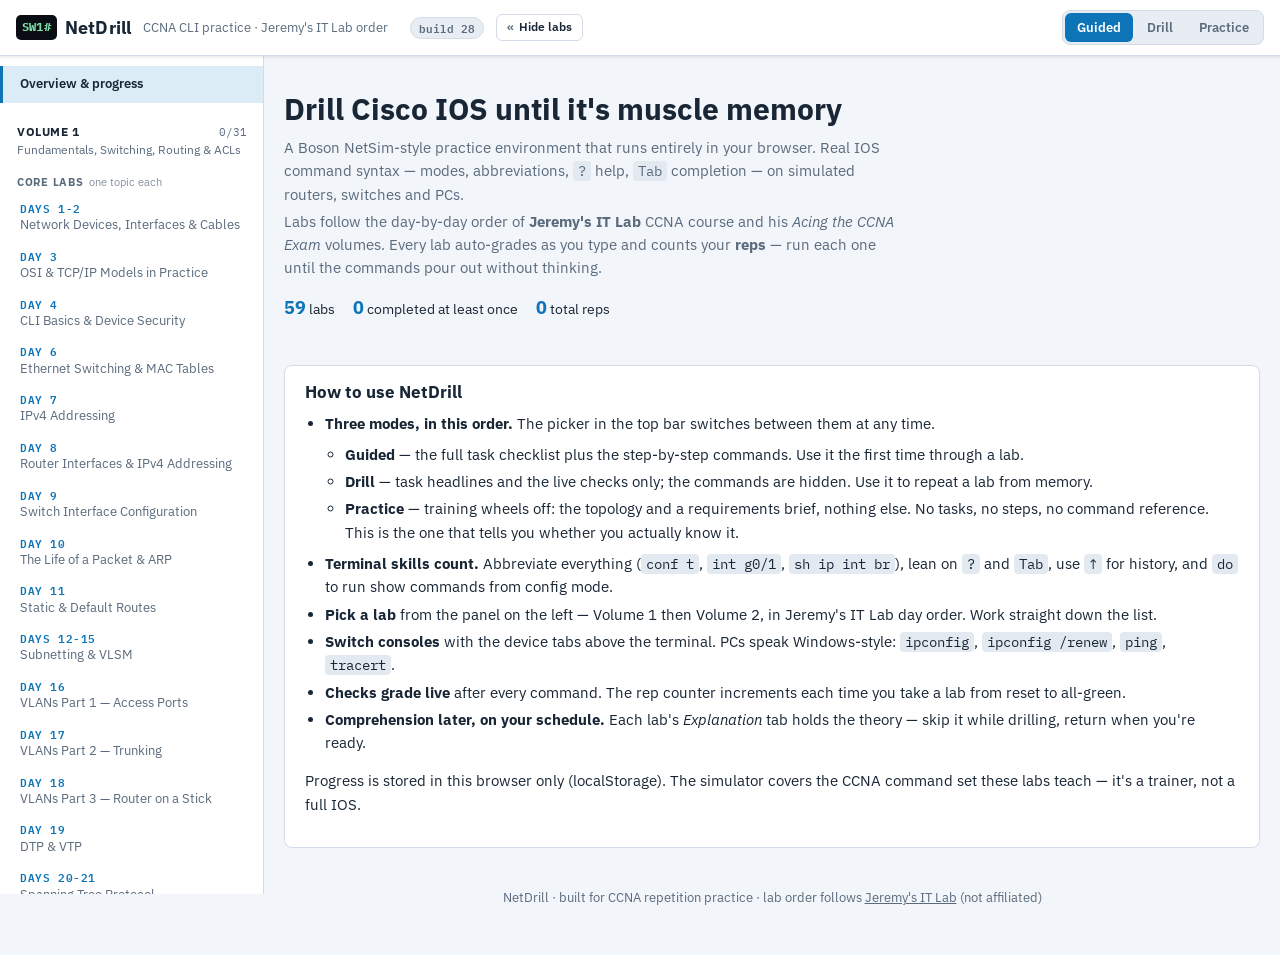
==== commit d7a9fc96: "Explain the voice VLAN, and why this lab's phone port is not one The QoS lab configures F0/2 with bo" ====
--- a/index.html
+++ b/index.html
@@ -9,30 +9,30 @@
   <link rel="preconnect" href="https://fonts.googleapis.com">
   <link rel="preconnect" href="https://fonts.gstatic.com" crossorigin>
   <link rel="stylesheet" href="https://fonts.googleapis.com/css2?family=IBM+Plex+Mono:wght@400;600&family=IBM+Plex+Sans:wght@400;600;700&display=swap">
-  <link rel="stylesheet" href="css/style.css?v=27">
+  <link rel="stylesheet" href="css/style.css?v=28">
 </head>
 <body>
   <header class="topbar">
     <span class="brand" onclick="location.hash=''"><span class="logo">SW1#</span>NetDrill</span>
-    <span class="sub">CCNA CLI practice · Jeremy's IT Lab order</span><span class="build" title="If this number does not match the one in the release notes, your browser is serving a cached copy — hard-refresh with Ctrl+Shift+R.">build 27</span>
+    <span class="sub">CCNA CLI practice · Jeremy's IT Lab order</span><span class="build" title="If this number does not match the one in the release notes, your browser is serving a cached copy — hard-refresh with Ctrl+Shift+R.">build 28</span>
     <span class="spacer"></span>
     <span id="topbar-actions" style="display:flex;gap:8px;"></span>
   </header>
   <main id="app"></main>
-  <script src="js/core.js?v=27"></script>
-  <script src="js/sim.js?v=27"></script>
-  <script src="js/show.js?v=27"></script>
-  <script src="js/cmds.js?v=27"></script>
-  <script src="js/cmds2.js?v=27"></script>
-<script src="js/cmds3.js?v=27"></script>
-  <script src="js/labs1.js?v=27"></script>
-  <script src="js/labs2.js?v=27"></script>
-  <script src="js/labs3.js?v=27"></script>
-<script src="js/labs4.js?v=27"></script>
-<script src="js/labs5.js?v=27"></script>
-<script src="js/labs6.js?v=27"></script>
-<script src="js/labs7.js?v=27"></script>
-<script src="js/exams.js?v=27"></script>
-<script src="js/app.js?v=27"></script>
+  <script src="js/core.js?v=28"></script>
+  <script src="js/sim.js?v=28"></script>
+  <script src="js/show.js?v=28"></script>
+  <script src="js/cmds.js?v=28"></script>
+  <script src="js/cmds2.js?v=28"></script>
+<script src="js/cmds3.js?v=28"></script>
+  <script src="js/labs1.js?v=28"></script>
+  <script src="js/labs2.js?v=28"></script>
+  <script src="js/labs3.js?v=28"></script>
+<script src="js/labs4.js?v=28"></script>
+<script src="js/labs5.js?v=28"></script>
+<script src="js/labs6.js?v=28"></script>
+<script src="js/labs7.js?v=28"></script>
+<script src="js/exams.js?v=28"></script>
+<script src="js/app.js?v=28"></script>
 </body>
 </html>
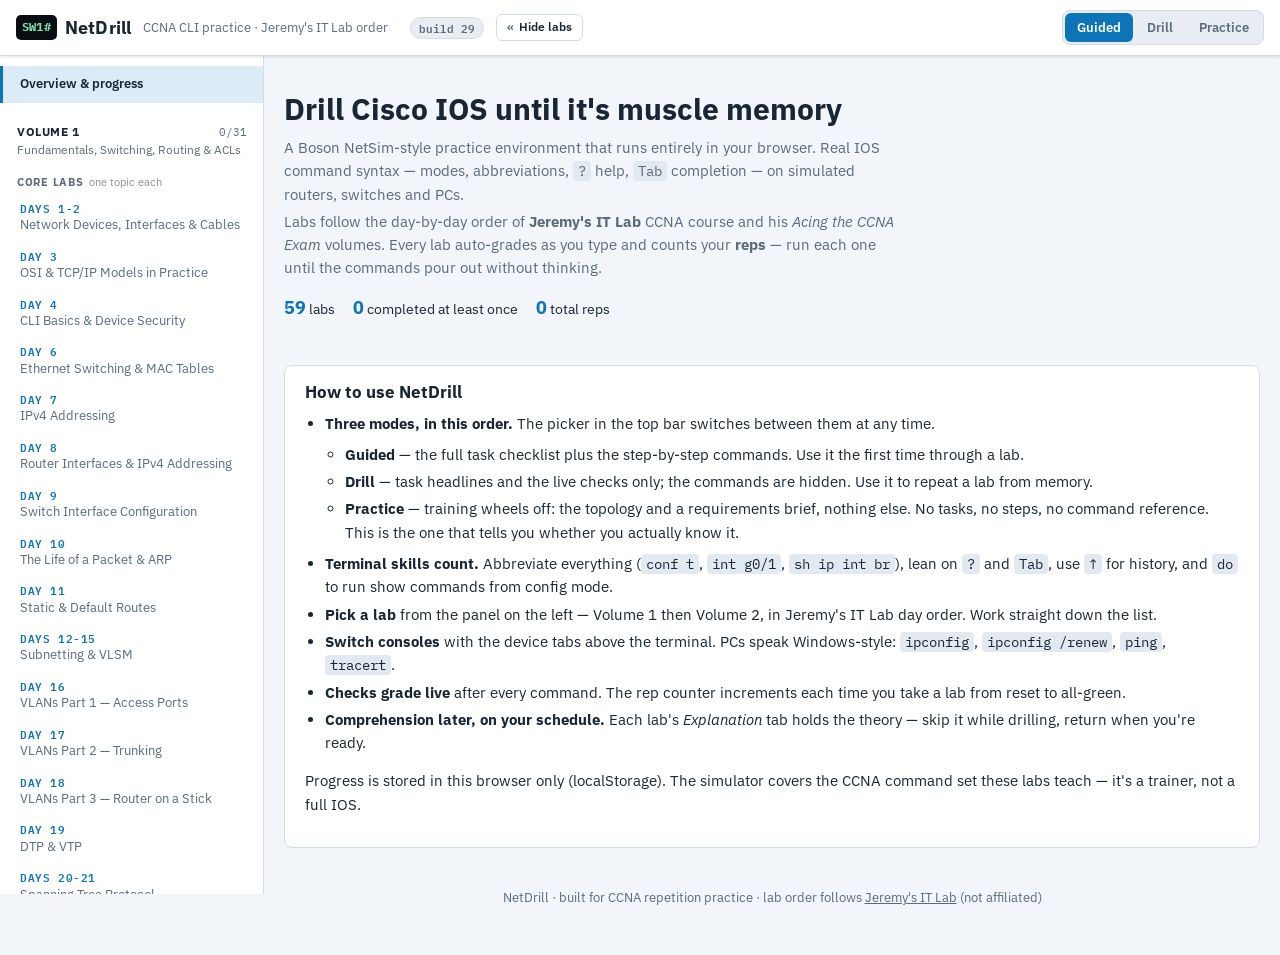
==== commit 95eae243: "List the keywords behind a REST position in ? A REST token in a pattern means "the rest of the line"" ====
--- a/index.html
+++ b/index.html
@@ -9,30 +9,30 @@
   <link rel="preconnect" href="https://fonts.googleapis.com">
   <link rel="preconnect" href="https://fonts.gstatic.com" crossorigin>
   <link rel="stylesheet" href="https://fonts.googleapis.com/css2?family=IBM+Plex+Mono:wght@400;600&family=IBM+Plex+Sans:wght@400;600;700&display=swap">
-  <link rel="stylesheet" href="css/style.css?v=28">
+  <link rel="stylesheet" href="css/style.css?v=29">
 </head>
 <body>
   <header class="topbar">
     <span class="brand" onclick="location.hash=''"><span class="logo">SW1#</span>NetDrill</span>
-    <span class="sub">CCNA CLI practice · Jeremy's IT Lab order</span><span class="build" title="If this number does not match the one in the release notes, your browser is serving a cached copy — hard-refresh with Ctrl+Shift+R.">build 28</span>
+    <span class="sub">CCNA CLI practice · Jeremy's IT Lab order</span><span class="build" title="If this number does not match the one in the release notes, your browser is serving a cached copy — hard-refresh with Ctrl+Shift+R.">build 29</span>
     <span class="spacer"></span>
     <span id="topbar-actions" style="display:flex;gap:8px;"></span>
   </header>
   <main id="app"></main>
-  <script src="js/core.js?v=28"></script>
-  <script src="js/sim.js?v=28"></script>
-  <script src="js/show.js?v=28"></script>
-  <script src="js/cmds.js?v=28"></script>
-  <script src="js/cmds2.js?v=28"></script>
-<script src="js/cmds3.js?v=28"></script>
-  <script src="js/labs1.js?v=28"></script>
-  <script src="js/labs2.js?v=28"></script>
-  <script src="js/labs3.js?v=28"></script>
-<script src="js/labs4.js?v=28"></script>
-<script src="js/labs5.js?v=28"></script>
-<script src="js/labs6.js?v=28"></script>
-<script src="js/labs7.js?v=28"></script>
-<script src="js/exams.js?v=28"></script>
-<script src="js/app.js?v=28"></script>
+  <script src="js/core.js?v=29"></script>
+  <script src="js/sim.js?v=29"></script>
+  <script src="js/show.js?v=29"></script>
+  <script src="js/cmds.js?v=29"></script>
+  <script src="js/cmds2.js?v=29"></script>
+<script src="js/cmds3.js?v=29"></script>
+  <script src="js/labs1.js?v=29"></script>
+  <script src="js/labs2.js?v=29"></script>
+  <script src="js/labs3.js?v=29"></script>
+<script src="js/labs4.js?v=29"></script>
+<script src="js/labs5.js?v=29"></script>
+<script src="js/labs6.js?v=29"></script>
+<script src="js/labs7.js?v=29"></script>
+<script src="js/exams.js?v=29"></script>
+<script src="js/app.js?v=29"></script>
 </body>
 </html>
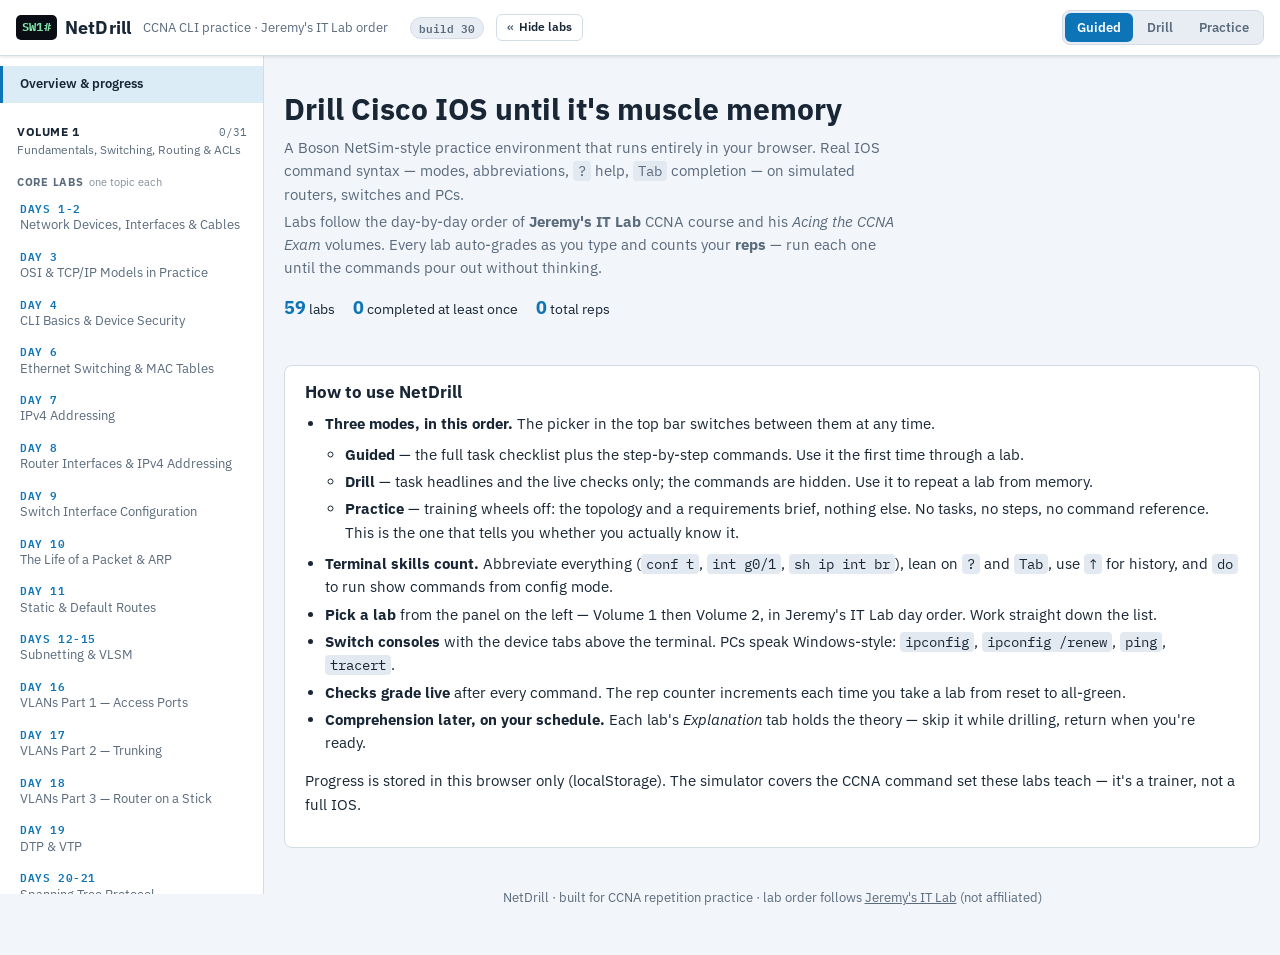
==== commit 5583616b: "Badge each task with its device; scope ? to the current mode Three changes from one session of use. " ====
--- a/index.html
+++ b/index.html
@@ -9,30 +9,30 @@
   <link rel="preconnect" href="https://fonts.googleapis.com">
   <link rel="preconnect" href="https://fonts.gstatic.com" crossorigin>
   <link rel="stylesheet" href="https://fonts.googleapis.com/css2?family=IBM+Plex+Mono:wght@400;600&family=IBM+Plex+Sans:wght@400;600;700&display=swap">
-  <link rel="stylesheet" href="css/style.css?v=29">
+  <link rel="stylesheet" href="css/style.css?v=30">
 </head>
 <body>
   <header class="topbar">
     <span class="brand" onclick="location.hash=''"><span class="logo">SW1#</span>NetDrill</span>
-    <span class="sub">CCNA CLI practice · Jeremy's IT Lab order</span><span class="build" title="If this number does not match the one in the release notes, your browser is serving a cached copy — hard-refresh with Ctrl+Shift+R.">build 29</span>
+    <span class="sub">CCNA CLI practice · Jeremy's IT Lab order</span><span class="build" title="If this number does not match the one in the release notes, your browser is serving a cached copy — hard-refresh with Ctrl+Shift+R.">build 30</span>
     <span class="spacer"></span>
     <span id="topbar-actions" style="display:flex;gap:8px;"></span>
   </header>
   <main id="app"></main>
-  <script src="js/core.js?v=29"></script>
-  <script src="js/sim.js?v=29"></script>
-  <script src="js/show.js?v=29"></script>
-  <script src="js/cmds.js?v=29"></script>
-  <script src="js/cmds2.js?v=29"></script>
-<script src="js/cmds3.js?v=29"></script>
-  <script src="js/labs1.js?v=29"></script>
-  <script src="js/labs2.js?v=29"></script>
-  <script src="js/labs3.js?v=29"></script>
-<script src="js/labs4.js?v=29"></script>
-<script src="js/labs5.js?v=29"></script>
-<script src="js/labs6.js?v=29"></script>
-<script src="js/labs7.js?v=29"></script>
-<script src="js/exams.js?v=29"></script>
-<script src="js/app.js?v=29"></script>
+  <script src="js/core.js?v=30"></script>
+  <script src="js/sim.js?v=30"></script>
+  <script src="js/show.js?v=30"></script>
+  <script src="js/cmds.js?v=30"></script>
+  <script src="js/cmds2.js?v=30"></script>
+<script src="js/cmds3.js?v=30"></script>
+  <script src="js/labs1.js?v=30"></script>
+  <script src="js/labs2.js?v=30"></script>
+  <script src="js/labs3.js?v=30"></script>
+<script src="js/labs4.js?v=30"></script>
+<script src="js/labs5.js?v=30"></script>
+<script src="js/labs6.js?v=30"></script>
+<script src="js/labs7.js?v=30"></script>
+<script src="js/exams.js?v=30"></script>
+<script src="js/app.js?v=30"></script>
 </body>
 </html>
